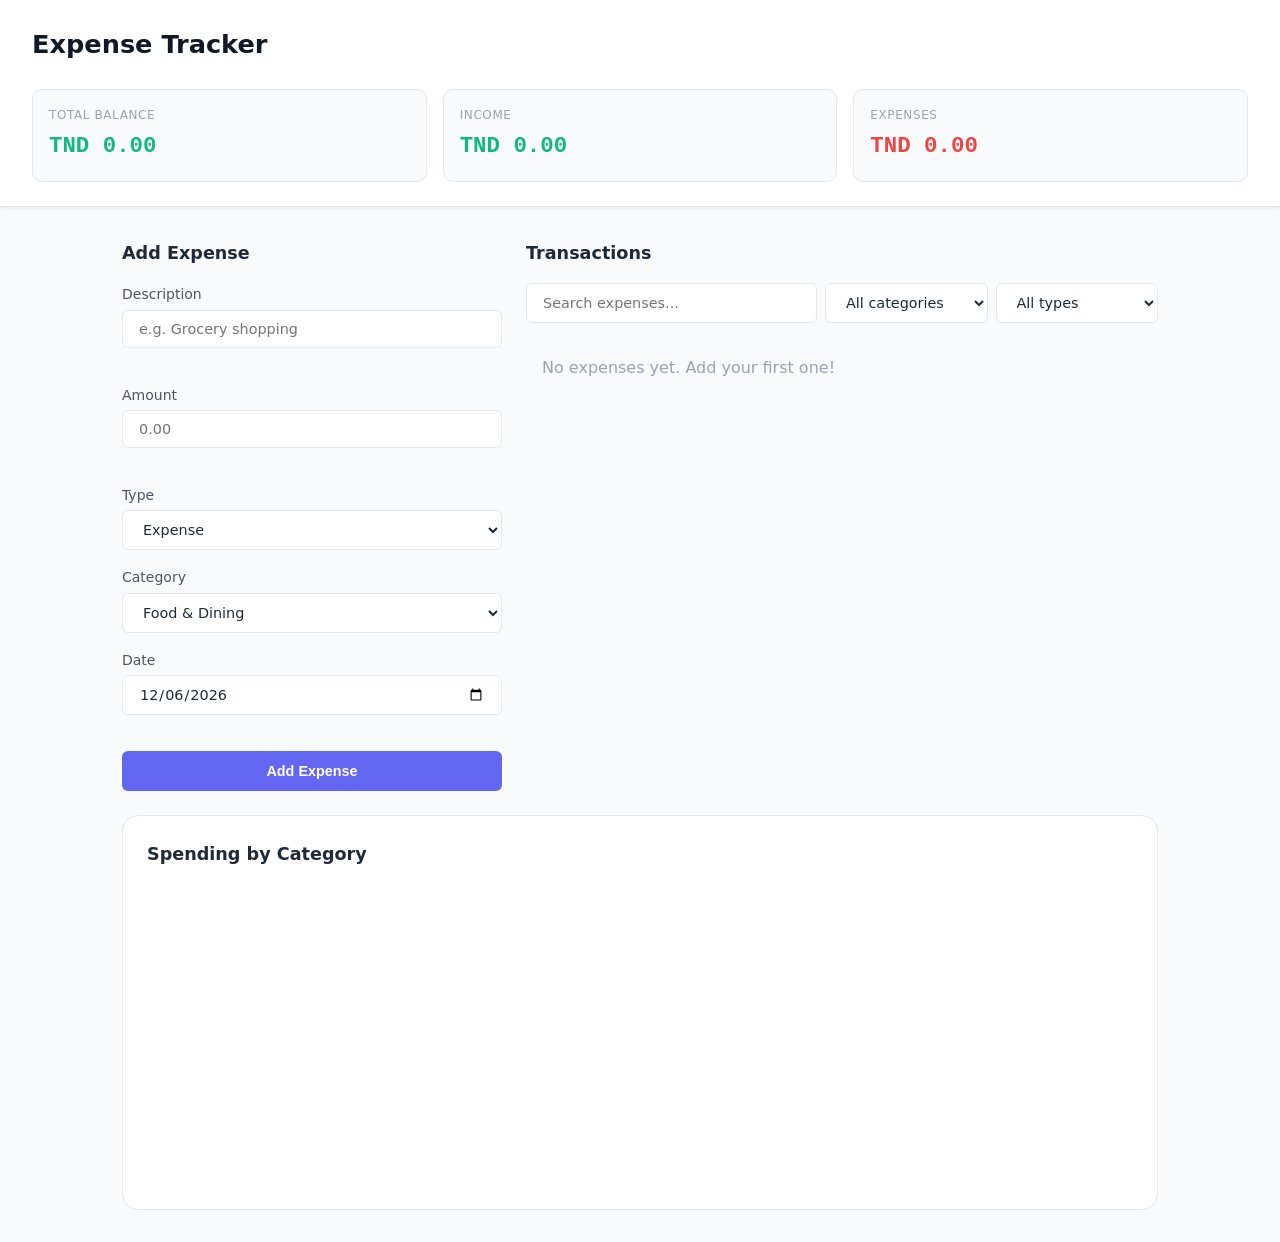
==== index.html @ 31e20634 "Expense_Tracker" ====
<!DOCTYPE html>
<!--
  ============================================================
  STAGE 1 — HTML STRUCTURE
  ============================================================
  Goal: Build the skeleton of the Expense Tracker.
  No styling. No JavaScript. Just structure.

  What you will learn:
  - Semantic HTML tags (header, main, section, form, ul)
  - Form inputs: text, number, select, date
  - How to link CSS and JS files
  - Why structure comes before style

  HOW TO USE THIS FILE:
  Open it in your browser. It will look plain — that is correct.
  Read every comment before you look at the code below it.
  Then try removing a tag and see what breaks.
  ============================================================
-->
<html lang="en">

<head>
  <!-- charset tells the browser to use UTF-8 characters (handles é, £, € etc.) -->
  <meta charset="UTF-8">

  <!-- viewport makes the page work correctly on mobile screens -->
  <meta name="viewport" content="width=device-width, initial-scale=1.0">

  <!-- This is the text shown in the browser tab -->
  <title>Expense Tracker</title>

  <!--
    LINKING YOUR CSS FILE
    rel="stylesheet" tells the browser this is a CSS file.
    href is the path to the file — "style.css" means same folder.
    In Stage 2 you will create this file.
  -->
  <link rel="stylesheet" href="style.css">

  <!-- PWA -->
  <meta name="theme-color" content="#6366f1" />
  <link rel="manifest" href="manifest.json" />
  <meta name="apple-mobile-web-app-capable" content="yes" />
  <meta name="apple-mobile-web-app-status-bar-style" content="black-translucent" />
  <meta name="apple-mobile-web-app-title" content="Expenses" />
  <link rel="apple-touch-icon" href="MobileIcon.png" />
</head>

<!--
  <body> is everything the user sees.
  We use semantic tags — tags that describe WHAT the content is,
  not just how it looks. This helps browsers, search engines,
  and screen readers understand your page.
-->
<body>

  <!-- ============================================================
    HEADER
    <header> = the top section of the page.
    Contains the app title and the summary totals bar.
  ============================================================ -->
  <header>
    <h1>Expense Tracker</h1>

    <!--
      Summary bar: shows three totals side by side.
      We use a <div> here because this is a layout container,
      not a meaningful content section.
      The id="summary" will let JavaScript find this element later.
    -->
    <div id="summary">

      <!-- Each total is wrapped in its own div for styling later -->
      <div class="summary-card">
        <span class="summary-label">Total Balance</span>
        <!-- id="balance" — JavaScript will update this text -->
        <span class="summary-amount" id="balance">$0.00</span>
      </div>

      <div class="summary-card">
        <span class="summary-label">Income</span>
        <span class="summary-amount income" id="total-income">$0.00</span>
      </div>

      <div class="summary-card">
        <span class="summary-label">Expenses</span>
        <span class="summary-amount expense" id="total-expenses">$0.00</span>
      </div>

    </div><!-- end #summary -->
  </header>


  <!-- ============================================================
    MAIN CONTENT
    <main> wraps the primary content of the page.
    A page should only have ONE <main> element.
  ============================================================ -->
  <main>

    <!-- ============================================================
      LEFT COLUMN — ADD EXPENSE FORM
      <section> is a thematic grouping of content.
      aria-label helps screen readers understand what this section is.
    ============================================================ -->
    <section aria-label="Add expense">

      <h2>Add Expense</h2>

      <!--
        <form> wraps all inputs that belong together.
        id="expense-form" — JavaScript will listen for this form's submit event.
        novalidate — we will write our own validation in JavaScript (Stage 3).
      -->
      <form id="expense-form" novalidate>

        <!--
          BEST PRACTICE: always wrap an input with a <label>.
          for="description" connects the label to the input with id="description".
          This means clicking the label text focuses the input — better UX.
        -->
        <div class="form-group">
          <label for="description">Description</label>
          <input
            type="text"
            id="description"
            name="description"
            placeholder="e.g. Grocery shopping"
          >
          <!-- This span will show a validation error message in Stage 3 -->
          <span class="error-msg" id="description-error"></span>
        </div>

        <div class="form-group">
          <label for="amount">Amount</label>
          <!--
            type="number" — only allows numbers.
            min="0.01" — blocks zero or negative values at browser level.
            step="0.01" — allows decimals like 9.99.
          -->
          <input
            type="number"
            id="amount"
            name="amount"
            placeholder="0.00"
            min="0.01"
            step="0.01"
          >
          <span class="error-msg" id="amount-error"></span>
        </div>

        <div class="form-group">
          <label for="type">Type</label>
          <!--
            <select> creates a dropdown menu.
            Each <option> is one choice.
            value="" is what JavaScript reads — not the text shown to the user.
          -->
          <select id="type" name="type">
            <option value="expense">Expense</option>
            <option value="income">Income</option>
          </select>
        </div>

        <div class="form-group">
          <label for="category">Category</label>
          <select id="category" name="category">
            <option value="food">Food & Dining</option>
            <option value="transport">Transport</option>
            <option value="housing">Housing</option>
            <option value="entertainment">Entertainment</option>
            <option value="health">Health</option>
            <option value="shopping">Shopping</option>
            <option value="salary">Salary</option>
            <option value="other">Other</option>
          </select>
        </div>

        <div class="form-group">
          <label for="date">Date</label>
          <!--
            type="date" renders a date picker in the browser.
            JavaScript will set a default value (today) in Stage 3.
          -->
          <input
            type="date"
            id="date"
            name="date"
          >
          <span class="error-msg" id="date-error"></span>
        </div>

        <!--
          type="submit" — clicking this triggers the form's submit event.
          id="submit-btn" — JavaScript will change its text during edit mode.
        -->
        <button type="submit" id="submit-btn">Add Expense</button>

        <!--
          Cancel button — only visible when editing an expense (Stage 4).
          hidden attribute makes it invisible by default.
        -->
        <button type="button" id="cancel-btn" hidden>Cancel</button>

      </form><!-- end #expense-form -->

    </section><!-- end add-expense section -->


    <!-- ============================================================
      RIGHT COLUMN — EXPENSE LIST
    ============================================================ -->
    <section aria-label="Expense list">

      <h2>Transactions</h2>

      <!-- FILTERS BAR -->
      <div id="filters">

        <!--
          type="search" is like type="text" but shows a clear (×) button.
          oninput fires as the user types — used for live search in Stage 4.
        -->
        <input
          type="search"
          id="search-input"
          placeholder="Search expenses..."
        >

        <select id="filter-category">
          <option value="all">All categories</option>
          <option value="food">Food & Dining</option>
          <option value="transport">Transport</option>
          <option value="housing">Housing</option>
          <option value="entertainment">Entertainment</option>
          <option value="health">Health</option>
          <option value="shopping">Shopping</option>
          <option value="salary">Salary</option>
          <option value="other">Other</option>
        </select>

        <select id="filter-type">
          <option value="all">All types</option>
          <option value="expense">Expenses only</option>
          <option value="income">Income only</option>
        </select>

      </div><!-- end #filters -->

      <!--
        <ul> = unordered list.
        JavaScript will inject <li> elements here in Stage 3.
        id="expense-list" is how JavaScript finds this element.
      -->
      <ul id="expense-list">
        <!--
          MINI EXAMPLE — what one expense card will look like as HTML.
          JavaScript will generate these automatically in Stage 3.
          This is just here so you can see the structure before JS is added.
          DELETE THIS <li> when you start Stage 3.
        -->
        <li class="expense-card" data-id="example">
          <div class="card-left">
            <span class="card-category-badge food">Food</span>
            <div class="card-info">
              <span class="card-description">Grocery shopping</span>
              <span class="card-date">2024-01-15</span>
            </div>
          </div>
          <div class="card-right">
            <span class="card-amount expense">-$45.00</span>
            <div class="card-actions">
              <button class="btn-edit">Edit</button>
              <button class="btn-delete">Delete</button>
            </div>
          </div>
        </li>

      </ul><!-- end #expense-list -->

      <!--
        Empty state — shown when there are no expenses.
        JavaScript will toggle its visibility.
      -->
      <div id="empty-state" hidden>
        <p>No expenses yet. Add your first one!</p>
      </div>

    </section><!-- end expense-list section -->


    <!-- ============================================================
      CHART SECTION
      The <canvas> element is where Chart.js will draw the graph (Stage 6).
      width and height are just the starting size — CSS can override them.
    ============================================================ -->
    <section aria-label="Spending chart">
      <h2>Spending by Category</h2>
      <canvas id="expense-chart" width="400" height="300"></canvas>
    </section>

  </main><!-- end <main> -->


  <!--
    LINKING YOUR JAVASCRIPT FILE
    This goes at the BOTTOM of <body>, just before </body>.
    Why? The browser reads HTML top to bottom. If we put this in <head>,
    JavaScript would run before the HTML elements exist — and fail.
    Putting it here guarantees all elements are loaded first.
  -->
  <script src="app.js"></script>

  <!-- PWA — Service Worker Registration -->
  <script>
    if ('serviceWorker' in navigator) {
      window.addEventListener('load', () => {
        navigator.serviceWorker.register('sw.js')
          .then(reg => console.log('✅ SW registered:', reg.scope))
          .catch(err => console.error('❌ SW error:', err));
      });
    }
  </script>

</body>
</html>

<!--
  ============================================================
  WHAT TO DO NEXT

  1. Open this file in your browser (drag it in, or use VS Code Live Server).
  2. Read every comment carefully — do not skip them.
  3. Try these exercises BEFORE moving to Stage 2:

     EXERCISE A: Add a new category option to both <select id="category">
     and <select id="filter-category">. Example: "Education".

     EXERCISE B: Add a new input for "Notes" (a <textarea>) below the Date field.
     Give it a label, id, and name. Does it appear in the browser?

     EXERCISE C: Open DevTools (F12) → Elements tab. Click on different
     HTML elements and watch them highlight on the page.
     This is how you inspect real websites too.

  4. When you are comfortable, create style.css and move to Stage 2.
  ============================================================
-->
---- style.css ----
/*
  ============================================================
  STAGE 2 — CSS LAYOUT & VISUAL DESIGN
  ============================================================
  Goal: Make the HTML from Stage 1 look like a real app.

  What you will learn:
  - CSS custom properties (variables)
  - The Box Model (margin, padding, border)
  - Flexbox — for rows and alignment
  - CSS Grid — for the two-column layout
  - Media queries — for mobile screens
  - Transitions — smooth hover effects
  - Selectors — how to target exactly the right element

  HOW TO USE THIS FILE:
  Read every comment block before the code it describes.
  Try changing values and watching what happens in the browser.
  All "TRY THIS" notes are small experiments for you to do.
  ============================================================
*/


/* ============================================================
  1. CSS CUSTOM PROPERTIES (Variables)
  ============================================================
  BEFORE (without variables):
    color: #2563eb;           <- you type this color 20 times
    border-color: #2563eb;    <- if you want to change it, you change 20 lines

  AFTER (with variables):
    color: var(--primary);    <- you type the variable name
    border-color: var(--primary);
    To change the color everywhere: edit ONE line inside :root {}

  :root means "the very top of the HTML document".
  Variables defined here are available EVERYWHERE in your CSS.
  Variable names must start with --
============================================================ */

:root {
  /* Brand colors */
  --primary:        #6366f1;   /* indigo — buttons, accents */
  --primary-dark:   #4f46e5;   /* darker indigo — hover state */
  --primary-light:  #e0e7ff;   /* very light indigo — backgrounds */

  /* Semantic colors — named by MEANING, not appearance */
  --income-color:   #10b981;   /* green  — income amounts */
  --expense-color:  #ef4444;   /* red    — expense amounts */
  --warning-color:  #f59e0b;   /* amber  — warnings */

  /* Neutral grays — used for text, borders, backgrounds */
  --gray-50:  #f9fafb;   /* almost white */
  --gray-100: #f3f4f6;
  --gray-200: #e5e7eb;   /* light borders */
  --gray-400: #9ca3af;   /* placeholder text */
  --gray-600: #4b5563;   /* secondary text */
  --gray-800: #1f2937;   /* primary text */
  --gray-900: #111827;   /* headings */

  /* Spacing — consistent sizes used throughout */
  --space-xs:  4px;
  --space-sm:  8px;
  --space-md:  16px;
  --space-lg:  24px;
  --space-xl:  32px;

  /* Border radius — how round corners are */
  --radius-sm: 6px;
  --radius-md: 10px;
  --radius-lg: 16px;

  /* Shadows */
  --shadow-sm: 0 1px 3px rgba(0,0,0,0.08);
  --shadow-md: 0 4px 12px rgba(0,0,0,0.10);

  /* Typography */
  --font-main: 'Segoe UI', system-ui, -apple-system, sans-serif;
  --font-mono: 'Courier New', monospace; /* for amounts */
}

/*
  TRY THIS: Change --primary to #e11d48 (red) and save.
  Every button and accent will turn red instantly.
  Then change it back to #6366f1.
*/


/* ============================================================
  2. CSS RESET & BASE STYLES
  ============================================================
  Browsers have their own default styles that differ between them.
  A "reset" removes those defaults so we start with a clean slate.
============================================================ */

/* The * selector means "select every single element" */
*, *::before, *::after {
  /*
    box-sizing: border-box — VERY IMPORTANT.

    BEFORE (default, content-box):
      width: 200px + padding: 20px = actual width: 240px  ← confusing!

    AFTER (border-box):
      width: 200px + padding: 20px = actual width: 200px  ← predictable!

    With border-box, the width you set IS the total width.
    Padding and border are counted INSIDE the width, not added on top.
  */
  box-sizing: border-box;
  margin: 0;    /* remove default margins from all elements */
  padding: 0;   /* remove default padding from all elements */
}

body {
  font-family: var(--font-main);
  font-size: 16px;
  color: var(--gray-800);
  background-color: var(--gray-50);
  line-height: 1.6; /* space between lines of text */
  min-height: 100vh; /* fill at least the full screen height */
}

h1 { font-size: 1.6rem; font-weight: 700; color: var(--gray-900); }
h2 { font-size: 1.1rem; font-weight: 600; color: var(--gray-800); margin-bottom: var(--space-md); }


/* ============================================================
  3. HEADER
  ============================================================
  MINI EXAMPLE — Flexbox direction:

  display: flex; flex-direction: row;    → items side by side →
  display: flex; flex-direction: column; → items stacked ↓

  justify-content controls position on the MAIN axis
  align-items    controls position on the CROSS axis

  If flex-direction: row:
    justify-content → left/right
    align-items     → up/down

  If flex-direction: column:
    justify-content → up/down
    align-items     → left/right
============================================================ */

header {
  background: white;
  padding: var(--space-lg) var(--space-xl);
  box-shadow: var(--shadow-sm);
  border-bottom: 1px solid var(--gray-200);

  /* Stack h1 and the summary bar vertically */
  display: flex;
  flex-direction: column;
  gap: var(--space-lg); /* space between h1 and summary bar */
}

/* The summary bar: 3 cards in a row */
#summary {
  display: flex;
  gap: var(--space-md);
  flex-wrap: wrap; /* if screen is too narrow, wrap to next line */
}

.summary-card {
  flex: 1;           /* each card takes equal space */
  min-width: 120px;  /* never shrink below this */
  background: var(--gray-50);
  border: 1px solid var(--gray-200);
  border-radius: var(--radius-md);
  padding: var(--space-md);

  /* Stack label above amount */
  display: flex;
  flex-direction: column;
  gap: var(--space-xs);
}

.summary-label {
  font-size: 0.75rem;
  text-transform: uppercase;
  letter-spacing: 0.05em;
  color: var(--gray-400);
  font-weight: 500;
}

.summary-amount {
  font-size: 1.4rem;
  font-weight: 700;
  font-family: var(--font-mono);
  color: var(--gray-900);
}

/* Color the income and expense amounts differently */
.summary-amount.income  { color: var(--income-color); }
.summary-amount.expense { color: var(--expense-color); }

/*
  TRY THIS: Change flex: 1 on .summary-card to flex: 0 0 200px
  and watch what happens. The cards become fixed-width instead of stretchy.
  Then change it back.
*/


/* ============================================================
  4. MAIN LAYOUT — CSS GRID (two columns)
  ============================================================
  MINI EXAMPLE — CSS Grid vs Flexbox:

  Use FLEXBOX when you have ONE row or ONE column of items.
  → navigation bar, button group, a single card's internals

  Use CSS GRID when you have ROWS AND COLUMNS together.
  → page layout, card grids, dashboard panels

  grid-template-columns: 380px 1fr
  This creates 2 columns:
    - Column 1: exactly 380px wide (the form)
    - Column 2: 1fr = "all remaining space" (the list)

  grid-template-areas gives names to zones, like a blueprint:
  "form  list"
  "chart chart"

  Then you assign elements to zones with grid-area.
============================================================ */

main {
  display: grid;

  grid-template-columns: 380px 1fr;
  grid-template-rows: auto auto;

  grid-template-areas:
    "form  list"
    "chart chart";

  gap: var(--space-lg);
  padding: var(--space-xl);
  max-width: 1100px;
  margin: 0 auto; /* center the layout on wide screens */
}

/* Assign each <section> to a grid area by name */
main section:nth-child(1) { grid-area: form;  }
main section:nth-child(2) { grid-area: list;  }
main section:nth-child(3) { grid-area: chart; }

/*
  TRY THIS: Change grid-template-columns to 1fr 1fr
  Both columns become equal width. See the difference?
*/


/* ============================================================
  5. THE FORM
============================================================ */

#expense-form {
  display: flex;
  flex-direction: column;
  gap: var(--space-md);
}

/* Each label + input pair */
.form-group {
  display: flex;
  flex-direction: column;
  gap: var(--space-xs);
}

.form-group label {
  font-size: 0.875rem;
  font-weight: 500;
  color: var(--gray-600);
}

/*
  This selector targets:
  input[type="text"]   — description input
  input[type="number"] — amount input
  input[type="date"]   — date input
  select               — all dropdowns
  We use a comma to apply the same styles to all of them.
*/
input[type="text"],
input[type="number"],
input[type="date"],
input[type="search"],
select {
  padding: 10px var(--space-md);
  border: 1.5px solid var(--gray-200);
  border-radius: var(--radius-sm);
  font-size: 0.9rem;
  font-family: var(--font-main);
  color: var(--gray-800);
  background: white;
  width: 100%;

  /*
    transition makes border-color animate smoothly when it changes.
    "border-color 0.2s ease" means:
    - animate the border-color property
    - take 0.2 seconds
    - use an "ease" timing (fast start, slow end)
  */
  transition: border-color 0.2s ease, box-shadow 0.2s ease;
}

/*
  :focus is a CSS pseudo-class — it targets the element the user is
  currently typing in. The outline: none removes the browser's default
  ugly blue outline so we can replace it with our own nicer one.
*/
input[type="text"]:focus,
input[type="number"]:focus,
input[type="date"]:focus,
input[type="search"]:focus,
select:focus {
  outline: none;
  border-color: var(--primary);
  box-shadow: 0 0 0 3px rgba(99, 102, 241, 0.15);
}

/* Error state — JavaScript will add this class to invalid inputs */
input.error {
  border-color: var(--expense-color);
}

.error-msg {
  font-size: 0.75rem;
  color: var(--expense-color);
  min-height: 16px; /* reserve space so layout doesn't jump */
}

/* Buttons */
#submit-btn {
  padding: 12px;
  background: var(--primary);
  color: white;
  border: none;
  border-radius: var(--radius-sm);
  font-size: 0.9rem;
  font-weight: 600;
  cursor: pointer;
  transition: background 0.2s ease, transform 0.1s ease;
}

#submit-btn:hover {
  background: var(--primary-dark);
}

/* :active = while the button is being pressed */
#submit-btn:active {
  transform: scale(0.98); /* slight press-down effect */
}

#cancel-btn {
  padding: 10px;
  background: transparent;
  color: var(--gray-600);
  border: 1.5px solid var(--gray-200);
  border-radius: var(--radius-sm);
  font-size: 0.9rem;
  cursor: pointer;
  transition: background 0.2s ease;
}

#cancel-btn:hover {
  background: var(--gray-100);
}


/* ============================================================
  6. FILTERS BAR
============================================================ */

#filters {
  display: flex;
  gap: var(--space-sm);
  margin-bottom: var(--space-md);
  flex-wrap: wrap;
}

/* The search input should take up more space than the dropdowns */
#search-input { flex: 2; min-width: 140px; }
#filter-category,
#filter-type    { flex: 1; min-width: 120px; }


/* ============================================================
  7. EXPENSE LIST & CARDS
  ============================================================
  BEFORE & AFTER EXAMPLE — removing list styling:

  BEFORE (default browser style for <ul> <li>):
  • Grocery shopping      $45.00
  • Coffee                $3.50

  AFTER (our custom style):
  ┌────────────────────────────┐
  │ 🟢 Food   Grocery shopping │  -$45.00  [Edit] [Delete]
  └────────────────────────────┘
============================================================ */

#expense-list {
  list-style: none; /* removes the bullet points from <li> */
  display: flex;
  flex-direction: column;
  gap: var(--space-sm);
  max-height: 520px;
  overflow-y: auto; /* scroll when list is long */
  padding-right: var(--space-xs); /* space for scrollbar */
}

.expense-card {
  background: white;
  border: 1px solid var(--gray-200);
  border-radius: var(--radius-md);
  padding: var(--space-md);

  /* Put left content and right content on opposite ends */
  display: flex;
  align-items: center;
  justify-content: space-between;
  gap: var(--space-md);

  /* Animate new cards appearing (JavaScript adds .new-card class) */
  animation: slideIn 0.25s ease;
}

@keyframes slideIn {
  from {
    opacity: 0;
    transform: translateY(-8px); /* start 8px above */
  }
  to {
    opacity: 1;
    transform: translateY(0);    /* end at normal position */
  }
}

.expense-card:hover {
  border-color: var(--gray-400);
  box-shadow: var(--shadow-sm);
}

/* Left side of the card: badge + description + date */
.card-left {
  display: flex;
  align-items: center;
  gap: var(--space-sm);
  min-width: 0; /* allows text to truncate with overflow: hidden */
}

.card-info {
  display: flex;
  flex-direction: column;
  gap: 2px;
  min-width: 0;
}

.card-description {
  font-size: 0.9rem;
  font-weight: 500;
  color: var(--gray-800);
  /* Truncate long descriptions with "..." */
  white-space: nowrap;
  overflow: hidden;
  text-overflow: ellipsis;
  max-width: 200px;
}

.card-date {
  font-size: 0.75rem;
  color: var(--gray-400);
}

/* Right side: amount + action buttons */
.card-right {
  display: flex;
  align-items: center;
  gap: var(--space-sm);
  flex-shrink: 0; /* never let the right side compress */
}

.card-amount {
  font-family: var(--font-mono);
  font-size: 0.95rem;
  font-weight: 700;
  min-width: 80px;
  text-align: right;
}

.card-amount.income  { color: var(--income-color); }
.card-amount.expense { color: var(--expense-color); }

.card-actions {
  display: flex;
  gap: var(--space-xs);
}

.btn-edit,
.btn-delete {
  padding: 4px 10px;
  font-size: 0.75rem;
  border-radius: var(--radius-sm);
  cursor: pointer;
  transition: background 0.15s ease;
  border: 1px solid;
}

.btn-edit {
  background: var(--primary-light);
  color: var(--primary-dark);
  border-color: var(--primary-light);
}

.btn-edit:hover {
  background: #c7d2fe;
}

.btn-delete {
  background: #fee2e2;
  color: #991b1b;
  border-color: #fee2e2;
}

.btn-delete:hover {
  background: #fecaca;
}


/* ============================================================
  8. CATEGORY BADGES
  ============================================================
  Each category gets its own color.
  We use data attributes: data-category="food" → .badge-food

  The JavaScript sets the category as a class on each badge.
============================================================ */

.card-category-badge {
  display: inline-block;
  padding: 3px 8px;
  border-radius: 999px; /* fully round = pill shape */
  font-size: 0.7rem;
  font-weight: 600;
  text-transform: uppercase;
  letter-spacing: 0.04em;
  flex-shrink: 0;
}

/* Each category: background + text color */
.badge-food          { background: #fef9c3; color: #854d0e; }
.badge-transport     { background: #dbeafe; color: #1e40af; }
.badge-housing       { background: #dcfce7; color: #166534; }
.badge-entertainment { background: #f3e8ff; color: #6b21a8; }
.badge-health        { background: #fee2e2; color: #991b1b; }
.badge-shopping      { background: #fce7f3; color: #9d174d; }
.badge-salary        { background: #d1fae5; color: #065f46; }
.badge-other         { background: var(--gray-100); color: var(--gray-600); }


/* ============================================================
  9. EMPTY STATE
============================================================ */

#empty-state {
  text-align: center;
  padding: var(--space-xl);
  color: var(--gray-400);
  font-size: 0.9rem;
}


/* ============================================================
  10. CHART SECTION
============================================================ */

main section:nth-child(3) {
  background: white;
  border: 1px solid var(--gray-200);
  border-radius: var(--radius-lg);
  padding: var(--space-lg);
}

#expense-chart {
  max-width: 400px;
  margin: 0 auto;
  display: block;
}


/* ============================================================
  11. MEDIA QUERIES — MOBILE RESPONSIVE
  ============================================================
  BEFORE (on a 375px phone screen, without media queries):
  → Two columns that are too narrow to read. Broken layout.

  AFTER (with @media):
  → Single column that fills the screen. Everything stacks.

  @media (max-width: 640px) means:
  "Apply these styles ONLY when the screen is 640px wide or narrower."
  On wider screens, these styles are completely ignored.
============================================================ */

@media (max-width: 640px) {

  /* Switch from 2-column grid to single column */
  main {
    grid-template-columns: 1fr;
    grid-template-areas:
      "form"
      "list"
      "chart";
    padding: var(--space-md);
  }

  /* Summary cards: 1 per row on very small screens */
  #summary {
    flex-direction: column;
  }

  /* Shorten description on small screens */
  .card-description {
    max-width: 120px;
  }
}

@media (max-width: 480px) {
  /* Hide dates on very small screens to save space */
  .card-date { display: none; }

  /* Stack amount and buttons vertically */
  .card-right {
    flex-direction: column;
    align-items: flex-end;
  }
}

/*
  TRY THIS: Open DevTools (F12) → click the phone icon (Toggle Device Toolbar).
  Change the width to 375px. See how the layout changes.
  Then remove the @media block and see what breaks.
*/


/*
  ============================================================
  WHAT TO DO NEXT

  EXERCISE A: Change the --primary color variable to a new color.
  Notice how every button and accent changes at once.

  EXERCISE B: Find .expense-card and change the border-radius
  to 0. The cards become square. Then try 50px — very round.

  EXERCISE C: Add a new category badge for "education":
  .badge-education { background: #e0f2fe; color: #0c4a6e; }
  Then add "education" as an <option> in the HTML select elements.

  EXERCISE D: Open DevTools, select an element, and look at the
  "Computed" tab. This shows you exactly which CSS rules are active
  and where they come from. This is the #1 tool for debugging CSS.

  When you are comfortable, create app.js and move to Stage 3.
  ============================================================
*/
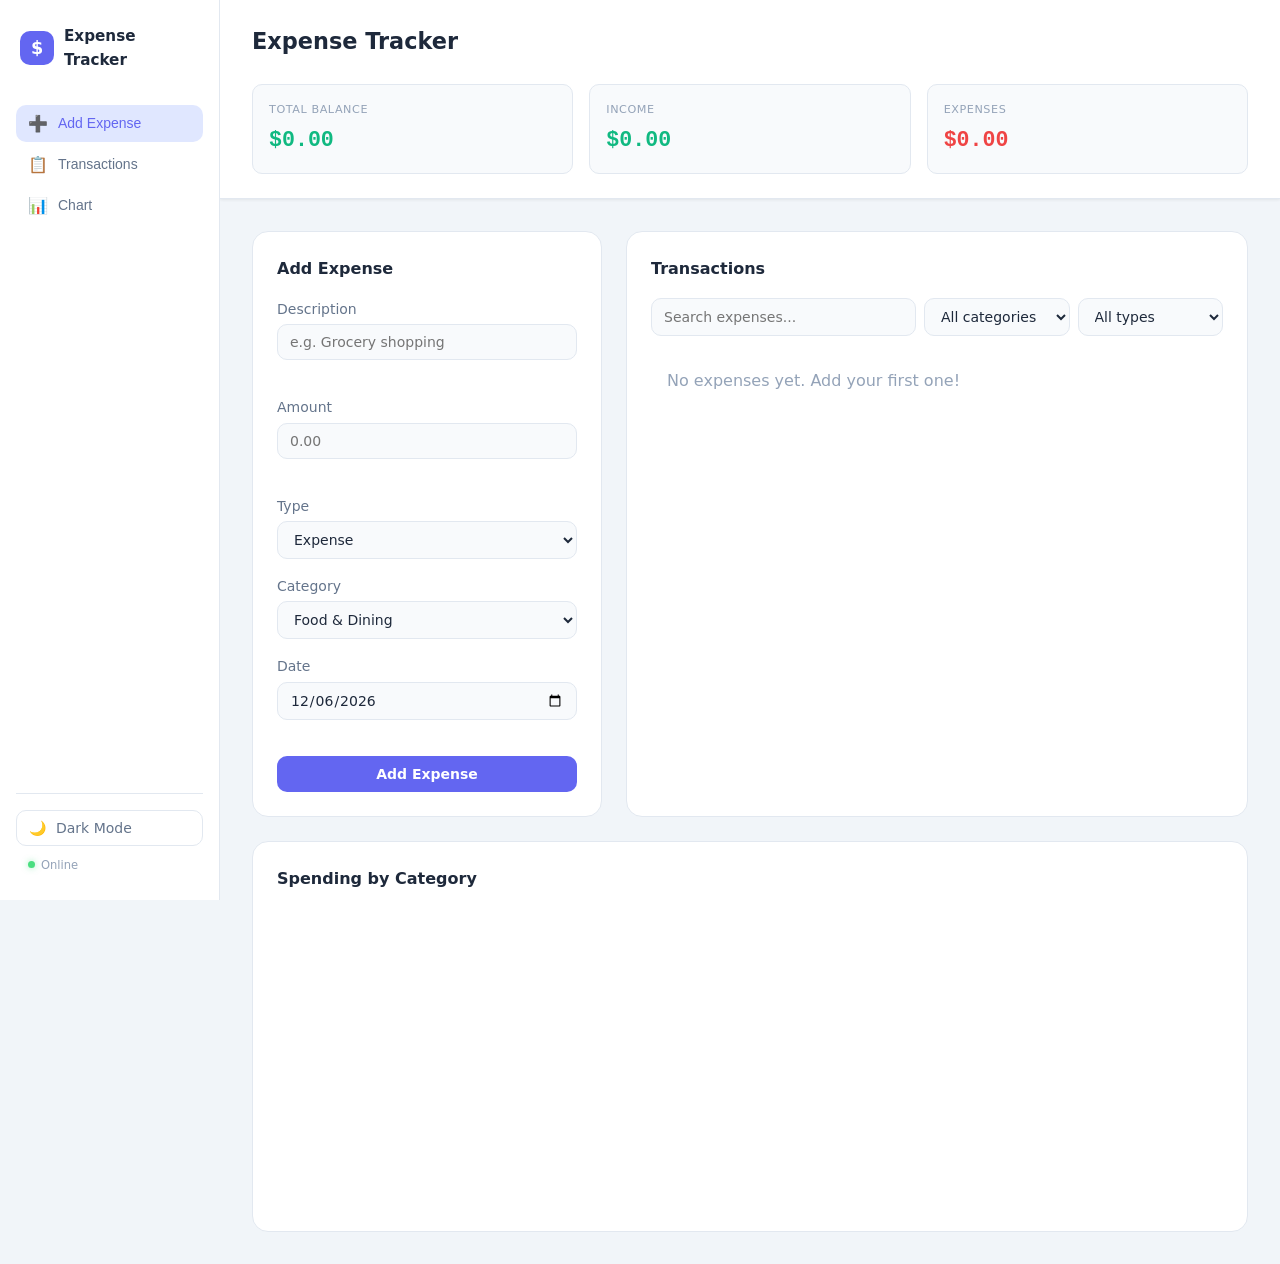
==== commit bf70514f: "Expense Tracker" ====
--- a/index.html
+++ b/index.html
@@ -1,41 +1,10 @@
 <!DOCTYPE html>
-<!--
-  ============================================================
-  STAGE 1 — HTML STRUCTURE
-  ============================================================
-  Goal: Build the skeleton of the Expense Tracker.
-  No styling. No JavaScript. Just structure.
-
-  What you will learn:
-  - Semantic HTML tags (header, main, section, form, ul)
-  - Form inputs: text, number, select, date
-  - How to link CSS and JS files
-  - Why structure comes before style
-
-  HOW TO USE THIS FILE:
-  Open it in your browser. It will look plain — that is correct.
-  Read every comment before you look at the code below it.
-  Then try removing a tag and see what breaks.
-  ============================================================
--->
 <html lang="en">
 
 <head>
-  <!-- charset tells the browser to use UTF-8 characters (handles é, £, € etc.) -->
   <meta charset="UTF-8">
-
-  <!-- viewport makes the page work correctly on mobile screens -->
   <meta name="viewport" content="width=device-width, initial-scale=1.0">
-
-  <!-- This is the text shown in the browser tab -->
   <title>Expense Tracker</title>
-
-  <!--
-    LINKING YOUR CSS FILE
-    rel="stylesheet" tells the browser this is a CSS file.
-    href is the path to the file — "style.css" means same folder.
-    In Stage 2 you will create this file.
-  -->
   <link rel="stylesheet" href="style.css">
 
   <!-- PWA -->
@@ -47,272 +16,200 @@
   <link rel="apple-touch-icon" href="MobileIcon.png" />
 </head>
 
-<!--
-  <body> is everything the user sees.
-  We use semantic tags — tags that describe WHAT the content is,
-  not just how it looks. This helps browsers, search engines,
-  and screen readers understand your page.
--->
 <body>
 
-  <!-- ============================================================
-    HEADER
-    <header> = the top section of the page.
-    Contains the app title and the summary totals bar.
-  ============================================================ -->
-  <header>
-    <h1>Expense Tracker</h1>
-
-    <!--
-      Summary bar: shows three totals side by side.
-      We use a <div> here because this is a layout container,
-      not a meaningful content section.
-      The id="summary" will let JavaScript find this element later.
-    -->
-    <div id="summary">
-
-      <!-- Each total is wrapped in its own div for styling later -->
-      <div class="summary-card">
-        <span class="summary-label">Total Balance</span>
-        <!-- id="balance" — JavaScript will update this text -->
-        <span class="summary-amount" id="balance">$0.00</span>
+  <!-- =====================================================
+    APP SHELL — wraps sidebar + main content
+  ===================================================== -->
+  <div class="app-shell">
+
+    <!-- =====================================================
+      SIDEBAR (visible on desktop)
+    ===================================================== -->
+    <aside class="sidebar">
+      <div class="sidebar-brand">
+        <div class="sidebar-brand-icon">$</div>
+        <span class="sidebar-brand-name">Expense Tracker</span>
       </div>
 
-      <div class="summary-card">
-        <span class="summary-label">Income</span>
-        <span class="summary-amount income" id="total-income">$0.00</span>
+      <nav class="sidebar-nav">
+        <button class="sidebar-nav-item active" data-section="form">
+          <span class="sidebar-nav-icon">➕</span> Add Expense
+        </button>
+        <button class="sidebar-nav-item" data-section="list">
+          <span class="sidebar-nav-icon">📋</span> Transactions
+        </button>
+        <button class="sidebar-nav-item" data-section="chart">
+          <span class="sidebar-nav-icon">📊</span> Chart
+        </button>
+      </nav>
+
+      <div class="sidebar-footer">
+        <!-- Dark mode toggle -->
+        <button class="dark-toggle" id="dark-toggle-sidebar">
+          <span id="dark-icon-sidebar">🌙</span>
+          <span id="dark-label-sidebar">Dark Mode</span>
+        </button>
+        <!-- Online / Offline status -->
+        <div class="offline-badge">
+          <span class="status-dot online" id="status-dot"></span>
+          <span id="status-text">Online</span>
+        </div>
       </div>
-
-      <div class="summary-card">
-        <span class="summary-label">Expenses</span>
-        <span class="summary-amount expense" id="total-expenses">$0.00</span>
-      </div>
-
-    </div><!-- end #summary -->
-  </header>
-
-
-  <!-- ============================================================
-    MAIN CONTENT
-    <main> wraps the primary content of the page.
-    A page should only have ONE <main> element.
-  ============================================================ -->
-  <main>
-
-    <!-- ============================================================
-      LEFT COLUMN — ADD EXPENSE FORM
-      <section> is a thematic grouping of content.
-      aria-label helps screen readers understand what this section is.
-    ============================================================ -->
-    <section aria-label="Add expense">
-
-      <h2>Add Expense</h2>
-
-      <!--
-        <form> wraps all inputs that belong together.
-        id="expense-form" — JavaScript will listen for this form's submit event.
-        novalidate — we will write our own validation in JavaScript (Stage 3).
-      -->
-      <form id="expense-form" novalidate>
-
-        <!--
-          BEST PRACTICE: always wrap an input with a <label>.
-          for="description" connects the label to the input with id="description".
-          This means clicking the label text focuses the input — better UX.
-        -->
-        <div class="form-group">
-          <label for="description">Description</label>
-          <input
-            type="text"
-            id="description"
-            name="description"
-            placeholder="e.g. Grocery shopping"
-          >
-          <!-- This span will show a validation error message in Stage 3 -->
-          <span class="error-msg" id="description-error"></span>
+    </aside>
+
+    <!-- =====================================================
+      MAIN WRAPPER
+    ===================================================== -->
+    <div class="main-wrapper">
+
+      <!-- HEADER -->
+      <header>
+        <div class="header-top">
+          <h1>Expense Tracker</h1>
+          <!-- Dark mode toggle (mobile only) -->
+          <button class="header-dark-toggle" id="dark-toggle-mobile">
+            <span id="dark-icon-mobile">🌙</span>
+            <span id="dark-label-mobile">Dark</span>
+          </button>
         </div>
 
-        <div class="form-group">
-          <label for="amount">Amount</label>
-          <!--
-            type="number" — only allows numbers.
-            min="0.01" — blocks zero or negative values at browser level.
-            step="0.01" — allows decimals like 9.99.
-          -->
-          <input
-            type="number"
-            id="amount"
-            name="amount"
-            placeholder="0.00"
-            min="0.01"
-            step="0.01"
-          >
-          <span class="error-msg" id="amount-error"></span>
+        <!-- Summary bar -->
+        <div id="summary">
+          <div class="summary-card">
+            <span class="summary-label">Total Balance</span>
+            <span class="summary-amount" id="balance">$0.00</span>
+          </div>
+          <div class="summary-card">
+            <span class="summary-label">Income</span>
+            <span class="summary-amount income" id="total-income">$0.00</span>
+          </div>
+          <div class="summary-card">
+            <span class="summary-label">Expenses</span>
+            <span class="summary-amount expense" id="total-expenses">$0.00</span>
+          </div>
         </div>
-
-        <div class="form-group">
-          <label for="type">Type</label>
-          <!--
-            <select> creates a dropdown menu.
-            Each <option> is one choice.
-            value="" is what JavaScript reads — not the text shown to the user.
-          -->
-          <select id="type" name="type">
-            <option value="expense">Expense</option>
-            <option value="income">Income</option>
-          </select>
-        </div>
-
-        <div class="form-group">
-          <label for="category">Category</label>
-          <select id="category" name="category">
-            <option value="food">Food & Dining</option>
-            <option value="transport">Transport</option>
-            <option value="housing">Housing</option>
-            <option value="entertainment">Entertainment</option>
-            <option value="health">Health</option>
-            <option value="shopping">Shopping</option>
-            <option value="salary">Salary</option>
-            <option value="other">Other</option>
-          </select>
-        </div>
-
-        <div class="form-group">
-          <label for="date">Date</label>
-          <!--
-            type="date" renders a date picker in the browser.
-            JavaScript will set a default value (today) in Stage 3.
-          -->
-          <input
-            type="date"
-            id="date"
-            name="date"
-          >
-          <span class="error-msg" id="date-error"></span>
-        </div>
-
-        <!--
-          type="submit" — clicking this triggers the form's submit event.
-          id="submit-btn" — JavaScript will change its text during edit mode.
-        -->
-        <button type="submit" id="submit-btn">Add Expense</button>
-
-        <!--
-          Cancel button — only visible when editing an expense (Stage 4).
-          hidden attribute makes it invisible by default.
-        -->
-        <button type="button" id="cancel-btn" hidden>Cancel</button>
-
-      </form><!-- end #expense-form -->
-
-    </section><!-- end add-expense section -->
-
-
-    <!-- ============================================================
-      RIGHT COLUMN — EXPENSE LIST
-    ============================================================ -->
-    <section aria-label="Expense list">
-
-      <h2>Transactions</h2>
-
-      <!-- FILTERS BAR -->
-      <div id="filters">
-
-        <!--
-          type="search" is like type="text" but shows a clear (×) button.
-          oninput fires as the user types — used for live search in Stage 4.
-        -->
-        <input
-          type="search"
-          id="search-input"
-          placeholder="Search expenses..."
-        >
-
-        <select id="filter-category">
-          <option value="all">All categories</option>
-          <option value="food">Food & Dining</option>
-          <option value="transport">Transport</option>
-          <option value="housing">Housing</option>
-          <option value="entertainment">Entertainment</option>
-          <option value="health">Health</option>
-          <option value="shopping">Shopping</option>
-          <option value="salary">Salary</option>
-          <option value="other">Other</option>
-        </select>
-
-        <select id="filter-type">
-          <option value="all">All types</option>
-          <option value="expense">Expenses only</option>
-          <option value="income">Income only</option>
-        </select>
-
-      </div><!-- end #filters -->
-
-      <!--
-        <ul> = unordered list.
-        JavaScript will inject <li> elements here in Stage 3.
-        id="expense-list" is how JavaScript finds this element.
-      -->
-      <ul id="expense-list">
-        <!--
-          MINI EXAMPLE — what one expense card will look like as HTML.
-          JavaScript will generate these automatically in Stage 3.
-          This is just here so you can see the structure before JS is added.
-          DELETE THIS <li> when you start Stage 3.
-        -->
-        <li class="expense-card" data-id="example">
-          <div class="card-left">
-            <span class="card-category-badge food">Food</span>
-            <div class="card-info">
-              <span class="card-description">Grocery shopping</span>
-              <span class="card-date">2024-01-15</span>
-            </div>
-          </div>
-          <div class="card-right">
-            <span class="card-amount expense">-$45.00</span>
-            <div class="card-actions">
-              <button class="btn-edit">Edit</button>
-              <button class="btn-delete">Delete</button>
-            </div>
-          </div>
-        </li>
-
-      </ul><!-- end #expense-list -->
-
-      <!--
-        Empty state — shown when there are no expenses.
-        JavaScript will toggle its visibility.
-      -->
-      <div id="empty-state" hidden>
-        <p>No expenses yet. Add your first one!</p>
-      </div>
-
-    </section><!-- end expense-list section -->
-
-
-    <!-- ============================================================
-      CHART SECTION
-      The <canvas> element is where Chart.js will draw the graph (Stage 6).
-      width and height are just the starting size — CSS can override them.
-    ============================================================ -->
-    <section aria-label="Spending chart">
-      <h2>Spending by Category</h2>
-      <canvas id="expense-chart" width="400" height="300"></canvas>
-    </section>
-
-  </main><!-- end <main> -->
-
-
-  <!--
-    LINKING YOUR JAVASCRIPT FILE
-    This goes at the BOTTOM of <body>, just before </body>.
-    Why? The browser reads HTML top to bottom. If we put this in <head>,
-    JavaScript would run before the HTML elements exist — and fail.
-    Putting it here guarantees all elements are loaded first.
-  -->
+      </header>
+
+      <!-- MAIN CONTENT -->
+      <main>
+
+        <!-- FORM SECTION -->
+        <section aria-label="Add expense">
+          <h2>Add Expense</h2>
+          <form id="expense-form" novalidate>
+
+            <div class="form-group">
+              <label for="description">Description</label>
+              <input type="text" id="description" name="description" placeholder="e.g. Grocery shopping">
+              <span class="error-msg" id="description-error"></span>
+            </div>
+
+            <div class="form-group">
+              <label for="amount">Amount</label>
+              <input type="number" id="amount" name="amount" placeholder="0.00" min="0.01" step="0.01">
+              <span class="error-msg" id="amount-error"></span>
+            </div>
+
+            <div class="form-group">
+              <label for="type">Type</label>
+              <select id="type" name="type">
+                <option value="expense">Expense</option>
+                <option value="income">Income</option>
+              </select>
+            </div>
+
+            <div class="form-group">
+              <label for="category">Category</label>
+              <select id="category" name="category">
+                <option value="food">Food & Dining</option>
+                <option value="transport">Transport</option>
+                <option value="housing">Housing</option>
+                <option value="entertainment">Entertainment</option>
+                <option value="health">Health</option>
+                <option value="shopping">Shopping</option>
+                <option value="salary">Salary</option>
+                <option value="other">Other</option>
+              </select>
+            </div>
+
+            <div class="form-group">
+              <label for="date">Date</label>
+              <input type="date" id="date" name="date">
+              <span class="error-msg" id="date-error"></span>
+            </div>
+
+            <button type="submit" id="submit-btn">Add Expense</button>
+            <button type="button" id="cancel-btn" hidden>Cancel</button>
+
+          </form>
+        </section>
+
+        <!-- LIST SECTION -->
+        <section aria-label="Expense list">
+          <h2>Transactions</h2>
+
+          <div id="filters">
+            <input type="search" id="search-input" placeholder="Search expenses...">
+            <select id="filter-category">
+              <option value="all">All categories</option>
+              <option value="food">Food & Dining</option>
+              <option value="transport">Transport</option>
+              <option value="housing">Housing</option>
+              <option value="entertainment">Entertainment</option>
+              <option value="health">Health</option>
+              <option value="shopping">Shopping</option>
+              <option value="salary">Salary</option>
+              <option value="other">Other</option>
+            </select>
+            <select id="filter-type">
+              <option value="all">All types</option>
+              <option value="expense">Expenses only</option>
+              <option value="income">Income only</option>
+            </select>
+          </div>
+
+          <ul id="expense-list"></ul>
+          <div id="empty-state" hidden>
+            <p>No expenses yet. Add your first one!</p>
+          </div>
+        </section>
+
+        <!-- CHART SECTION -->
+        <section aria-label="Spending chart">
+          <h2>Spending by Category</h2>
+          <canvas id="expense-chart" width="400" height="300"></canvas>
+        </section>
+
+      </main>
+
+    </div><!-- end .main-wrapper -->
+
+  </div><!-- end .app-shell -->
+
+  <!-- MOBILE BOTTOM NAV -->
+  <nav class="mobile-bottom-nav">
+    <button class="nav-btn active" data-section="form">
+      <span class="nav-icon">➕</span>
+      Add
+    </button>
+    <button class="nav-btn" data-section="list">
+      <span class="nav-icon">📋</span>
+      Transactions
+    </button>
+    <button class="nav-btn" data-section="chart">
+      <span class="nav-icon">📊</span>
+      Chart
+    </button>
+    <button class="nav-btn" id="dark-toggle-bottom">
+      <span class="nav-icon" id="dark-icon-bottom">🌙</span>
+      Theme
+    </button>
+  </nav>
+
   <script src="app.js"></script>
 
-  <!-- PWA — Service Worker Registration -->
+  <!-- PWA Service Worker -->
   <script>
     if ('serviceWorker' in navigator) {
       window.addEventListener('load', () => {
@@ -325,25 +222,3 @@
 
 </body>
 </html>
-
-<!--
-  ============================================================
-  WHAT TO DO NEXT
-
-  1. Open this file in your browser (drag it in, or use VS Code Live Server).
-  2. Read every comment carefully — do not skip them.
-  3. Try these exercises BEFORE moving to Stage 2:
-
-     EXERCISE A: Add a new category option to both <select id="category">
-     and <select id="filter-category">. Example: "Education".
-
-     EXERCISE B: Add a new input for "Notes" (a <textarea>) below the Date field.
-     Give it a label, id, and name. Does it appear in the browser?
-
-     EXERCISE C: Open DevTools (F12) → Elements tab. Click on different
-     HTML elements and watch them highlight on the page.
-     This is how you inspect real websites too.
-
-  4. When you are comfortable, create style.css and move to Stage 2.
-  ============================================================
--->
--- a/style.css
+++ b/style.css
@@ -1,270 +1,330 @@
-/*
-  ============================================================
-  STAGE 2 — CSS LAYOUT & VISUAL DESIGN
-  ============================================================
-  Goal: Make the HTML from Stage 1 look like a real app.
-
-  What you will learn:
-  - CSS custom properties (variables)
-  - The Box Model (margin, padding, border)
-  - Flexbox — for rows and alignment
-  - CSS Grid — for the two-column layout
-  - Media queries — for mobile screens
-  - Transitions — smooth hover effects
-  - Selectors — how to target exactly the right element
-
-  HOW TO USE THIS FILE:
-  Read every comment block before the code it describes.
-  Try changing values and watching what happens in the browser.
-  All "TRY THIS" notes are small experiments for you to do.
-  ============================================================
-*/
-
-
-/* ============================================================
-  1. CSS CUSTOM PROPERTIES (Variables)
-  ============================================================
-  BEFORE (without variables):
-    color: #2563eb;           <- you type this color 20 times
-    border-color: #2563eb;    <- if you want to change it, you change 20 lines
-
-  AFTER (with variables):
-    color: var(--primary);    <- you type the variable name
-    border-color: var(--primary);
-    To change the color everywhere: edit ONE line inside :root {}
-
-  :root means "the very top of the HTML document".
-  Variables defined here are available EVERYWHERE in your CSS.
-  Variable names must start with --
-============================================================ */
-
+/* ============================================================
+   CSS VARIABLES — Light & Dark themes
+   ============================================================ */
 :root {
-  /* Brand colors */
-  --primary:        #6366f1;   /* indigo — buttons, accents */
-  --primary-dark:   #4f46e5;   /* darker indigo — hover state */
-  --primary-light:  #e0e7ff;   /* very light indigo — backgrounds */
-
-  /* Semantic colors — named by MEANING, not appearance */
-  --income-color:   #10b981;   /* green  — income amounts */
-  --expense-color:  #ef4444;   /* red    — expense amounts */
-  --warning-color:  #f59e0b;   /* amber  — warnings */
-
-  /* Neutral grays — used for text, borders, backgrounds */
-  --gray-50:  #f9fafb;   /* almost white */
-  --gray-100: #f3f4f6;
-  --gray-200: #e5e7eb;   /* light borders */
-  --gray-400: #9ca3af;   /* placeholder text */
-  --gray-600: #4b5563;   /* secondary text */
-  --gray-800: #1f2937;   /* primary text */
-  --gray-900: #111827;   /* headings */
-
-  /* Spacing — consistent sizes used throughout */
+  --primary:        #6366f1;
+  --primary-dark:   #4f46e5;
+  --primary-light:  #e0e7ff;
+  --income-color:   #10b981;
+  --expense-color:  #ef4444;
+  --bg:             #f1f5f9;
+  --surface:        #ffffff;
+  --surface-2:      #f8fafc;
+  --border:         #e2e8f0;
+  --text:           #1e293b;
+  --text-secondary: #64748b;
+  --text-muted:     #94a3b8;
+  --gray-50:        #f9fafb;
+  --gray-100:       #f3f4f6;
+  --gray-200:       #e5e7eb;
+  --gray-400:       #9ca3af;
+  --gray-600:       #4b5563;
+  --gray-800:       #1f2937;
+  --gray-900:       #111827;
   --space-xs:  4px;
   --space-sm:  8px;
   --space-md:  16px;
   --space-lg:  24px;
   --space-xl:  32px;
-
-  /* Border radius — how round corners are */
   --radius-sm: 6px;
   --radius-md: 10px;
   --radius-lg: 16px;
-
-  /* Shadows */
-  --shadow-sm: 0 1px 3px rgba(0,0,0,0.08);
-  --shadow-md: 0 4px 12px rgba(0,0,0,0.10);
-
-  /* Typography */
+  --shadow-sm: 0 1px 3px rgba(0,0,0,0.07);
+  --shadow-md: 0 4px 12px rgba(0,0,0,0.09);
   --font-main: 'Segoe UI', system-ui, -apple-system, sans-serif;
-  --font-mono: 'Courier New', monospace; /* for amounts */
-}
-
-/*
-  TRY THIS: Change --primary to #e11d48 (red) and save.
-  Every button and accent will turn red instantly.
-  Then change it back to #6366f1.
-*/
-
-
-/* ============================================================
-  2. CSS RESET & BASE STYLES
-  ============================================================
-  Browsers have their own default styles that differ between them.
-  A "reset" removes those defaults so we start with a clean slate.
-============================================================ */
-
-/* The * selector means "select every single element" */
-*, *::before, *::after {
-  /*
-    box-sizing: border-box — VERY IMPORTANT.
-
-    BEFORE (default, content-box):
-      width: 200px + padding: 20px = actual width: 240px  ← confusing!
-
-    AFTER (border-box):
-      width: 200px + padding: 20px = actual width: 200px  ← predictable!
-
-    With border-box, the width you set IS the total width.
-    Padding and border are counted INSIDE the width, not added on top.
-  */
-  box-sizing: border-box;
-  margin: 0;    /* remove default margins from all elements */
-  padding: 0;   /* remove default padding from all elements */
-}
+  --font-mono: 'Courier New', monospace;
+  --sidebar-w: 220px;
+}
+
+body.dark {
+  --bg:             #0f172a;
+  --surface:        #1e293b;
+  --surface-2:      #162032;
+  --border:         #334155;
+  --text:           #f1f5f9;
+  --text-secondary: #94a3b8;
+  --text-muted:     #64748b;
+  --gray-50:        #1e293b;
+  --gray-100:       #263348;
+  --gray-200:       #334155;
+  --gray-400:       #64748b;
+  --gray-600:       #94a3b8;
+  --gray-800:       #e2e8f0;
+  --gray-900:       #f8fafc;
+  --shadow-sm:      0 1px 3px rgba(0,0,0,0.3);
+  --shadow-md:      0 4px 12px rgba(0,0,0,0.4);
+  --primary-light:  #1e1b4b;
+}
+
+/* ============================================================
+   RESET & BASE
+   ============================================================ */
+*, *::before, *::after { box-sizing: border-box; margin: 0; padding: 0; }
+
+html { scroll-behavior: smooth; }
 
 body {
   font-family: var(--font-main);
   font-size: 16px;
-  color: var(--gray-800);
-  background-color: var(--gray-50);
-  line-height: 1.6; /* space between lines of text */
-  min-height: 100vh; /* fill at least the full screen height */
-}
-
-h1 { font-size: 1.6rem; font-weight: 700; color: var(--gray-900); }
-h2 { font-size: 1.1rem; font-weight: 600; color: var(--gray-800); margin-bottom: var(--space-md); }
-
-
-/* ============================================================
-  3. HEADER
-  ============================================================
-  MINI EXAMPLE — Flexbox direction:
-
-  display: flex; flex-direction: row;    → items side by side →
-  display: flex; flex-direction: column; → items stacked ↓
-
-  justify-content controls position on the MAIN axis
-  align-items    controls position on the CROSS axis
-
-  If flex-direction: row:
-    justify-content → left/right
-    align-items     → up/down
-
-  If flex-direction: column:
-    justify-content → up/down
-    align-items     → left/right
-============================================================ */
-
+  color: var(--text);
+  background-color: var(--bg);
+  line-height: 1.6;
+  min-height: 100vh;
+  transition: background-color 0.3s ease, color 0.3s ease;
+}
+
+h1 { font-size: 1.4rem; font-weight: 700; color: var(--text); }
+h2 { font-size: 1rem; font-weight: 600; color: var(--text); margin-bottom: var(--space-md); }
+
+/* ============================================================
+   APP SHELL
+   ============================================================ */
+.app-shell {
+  display: flex;
+  min-height: 100vh;
+}
+
+/* ============================================================
+   SIDEBAR (desktop)
+   ============================================================ */
+.sidebar {
+  width: var(--sidebar-w);
+  background: var(--surface);
+  border-right: 1px solid var(--border);
+  position: fixed;
+  top: 0; left: 0; bottom: 0;
+  display: flex;
+  flex-direction: column;
+  padding: var(--space-lg) var(--space-md);
+  z-index: 50;
+  overflow-y: auto;
+  transition: background 0.3s ease, border-color 0.3s ease;
+}
+
+.sidebar-brand {
+  display: flex;
+  align-items: center;
+  gap: 10px;
+  margin-bottom: var(--space-xl);
+  padding: 0 4px;
+}
+
+.sidebar-brand-icon {
+  width: 34px; height: 34px;
+  background: var(--primary);
+  color: white;
+  border-radius: var(--radius-md);
+  display: grid;
+  place-items: center;
+  font-weight: 800;
+  font-size: 1.1rem;
+  flex-shrink: 0;
+}
+
+.sidebar-brand-name {
+  font-weight: 700;
+  font-size: 0.95rem;
+  color: var(--text);
+}
+
+.sidebar-nav {
+  display: flex;
+  flex-direction: column;
+  gap: 4px;
+  flex: 1;
+}
+
+.sidebar-nav-item {
+  display: flex;
+  align-items: center;
+  gap: 10px;
+  padding: 9px 12px;
+  border-radius: var(--radius-md);
+  color: var(--text-secondary);
+  font-size: 0.875rem;
+  font-weight: 500;
+  cursor: pointer;
+  border: none;
+  background: none;
+  width: 100%;
+  text-align: left;
+  transition: all 0.15s ease;
+}
+
+.sidebar-nav-item:hover  { background: var(--surface-2); color: var(--text); }
+.sidebar-nav-item.active { background: var(--primary-light); color: var(--primary); }
+.sidebar-nav-icon        { font-size: 1rem; }
+
+.sidebar-footer {
+  border-top: 1px solid var(--border);
+  padding-top: var(--space-md);
+  margin-top: var(--space-md);
+  display: flex;
+  flex-direction: column;
+  gap: var(--space-sm);
+}
+
+.dark-toggle {
+  display: flex;
+  align-items: center;
+  gap: 10px;
+  padding: 9px 12px;
+  border-radius: var(--radius-md);
+  color: var(--text-secondary);
+  font-size: 0.875rem;
+  font-weight: 500;
+  cursor: pointer;
+  border: 1px solid var(--border);
+  background: none;
+  width: 100%;
+  text-align: left;
+  transition: all 0.15s ease;
+  font-family: var(--font-main);
+}
+.dark-toggle:hover { background: var(--surface-2); color: var(--text); }
+
+.offline-badge {
+  display: flex;
+  align-items: center;
+  gap: 6px;
+  font-size: 0.72rem;
+  color: var(--text-muted);
+  padding: 2px 12px;
+}
+
+.status-dot {
+  width: 7px; height: 7px;
+  border-radius: 50%;
+  background: var(--text-muted);
+  flex-shrink: 0;
+}
+.status-dot.online  { background: #4ade80; box-shadow: 0 0 6px rgba(74,222,128,0.5); }
+.status-dot.offline { background: #f87171; }
+
+/* ============================================================
+   MAIN WRAPPER
+   ============================================================ */
+.main-wrapper {
+  margin-left: var(--sidebar-w);
+  flex: 1;
+  display: flex;
+  flex-direction: column;
+}
+
+/* ============================================================
+   HEADER
+   ============================================================ */
 header {
-  background: white;
+  background: var(--surface);
   padding: var(--space-lg) var(--space-xl);
   box-shadow: var(--shadow-sm);
-  border-bottom: 1px solid var(--gray-200);
-
-  /* Stack h1 and the summary bar vertically */
-  display: flex;
-  flex-direction: column;
-  gap: var(--space-lg); /* space between h1 and summary bar */
-}
-
-/* The summary bar: 3 cards in a row */
+  border-bottom: 1px solid var(--border);
+  display: flex;
+  flex-direction: column;
+  gap: var(--space-lg);
+  position: sticky;
+  top: 0;
+  z-index: 40;
+  transition: background 0.3s ease, border-color 0.3s ease;
+}
+
+.header-top {
+  display: flex;
+  align-items: center;
+  justify-content: space-between;
+}
+
+/* Mobile-only dark toggle */
+.header-dark-toggle {
+  display: none;
+  align-items: center;
+  gap: 6px;
+  padding: 7px 12px;
+  border-radius: var(--radius-md);
+  color: var(--text-secondary);
+  font-size: 0.82rem;
+  font-weight: 500;
+  cursor: pointer;
+  border: 1px solid var(--border);
+  background: none;
+  font-family: var(--font-main);
+  transition: all 0.15s ease;
+}
+.header-dark-toggle:hover { background: var(--surface-2); }
+
 #summary {
   display: flex;
   gap: var(--space-md);
-  flex-wrap: wrap; /* if screen is too narrow, wrap to next line */
+  flex-wrap: wrap;
 }
 
 .summary-card {
-  flex: 1;           /* each card takes equal space */
-  min-width: 120px;  /* never shrink below this */
-  background: var(--gray-50);
-  border: 1px solid var(--gray-200);
+  flex: 1;
+  min-width: 120px;
+  background: var(--surface-2);
+  border: 1px solid var(--border);
   border-radius: var(--radius-md);
   padding: var(--space-md);
-
-  /* Stack label above amount */
   display: flex;
   flex-direction: column;
   gap: var(--space-xs);
+  transition: background 0.3s ease;
 }
 
 .summary-label {
-  font-size: 0.75rem;
+  font-size: 0.7rem;
   text-transform: uppercase;
   letter-spacing: 0.05em;
-  color: var(--gray-400);
+  color: var(--text-muted);
   font-weight: 500;
 }
 
 .summary-amount {
-  font-size: 1.4rem;
+  font-size: 1.35rem;
   font-weight: 700;
   font-family: var(--font-mono);
-  color: var(--gray-900);
-}
-
-/* Color the income and expense amounts differently */
+  color: var(--text);
+}
+
 .summary-amount.income  { color: var(--income-color); }
 .summary-amount.expense { color: var(--expense-color); }
 
-/*
-  TRY THIS: Change flex: 1 on .summary-card to flex: 0 0 200px
-  and watch what happens. The cards become fixed-width instead of stretchy.
-  Then change it back.
-*/
-
-
-/* ============================================================
-  4. MAIN LAYOUT — CSS GRID (two columns)
-  ============================================================
-  MINI EXAMPLE — CSS Grid vs Flexbox:
-
-  Use FLEXBOX when you have ONE row or ONE column of items.
-  → navigation bar, button group, a single card's internals
-
-  Use CSS GRID when you have ROWS AND COLUMNS together.
-  → page layout, card grids, dashboard panels
-
-  grid-template-columns: 380px 1fr
-  This creates 2 columns:
-    - Column 1: exactly 380px wide (the form)
-    - Column 2: 1fr = "all remaining space" (the list)
-
-  grid-template-areas gives names to zones, like a blueprint:
-  "form  list"
-  "chart chart"
-
-  Then you assign elements to zones with grid-area.
-============================================================ */
-
+/* ============================================================
+   MAIN GRID
+   ============================================================ */
 main {
   display: grid;
-
-  grid-template-columns: 380px 1fr;
-  grid-template-rows: auto auto;
-
+  grid-template-columns: 350px 1fr;
   grid-template-areas:
     "form  list"
     "chart chart";
-
   gap: var(--space-lg);
   padding: var(--space-xl);
-  max-width: 1100px;
-  margin: 0 auto; /* center the layout on wide screens */
-}
-
-/* Assign each <section> to a grid area by name */
+  max-width: 1060px;
+  width: 100%;
+}
+
 main section:nth-child(1) { grid-area: form;  }
 main section:nth-child(2) { grid-area: list;  }
 main section:nth-child(3) { grid-area: chart; }
 
-/*
-  TRY THIS: Change grid-template-columns to 1fr 1fr
-  Both columns become equal width. See the difference?
-*/
-
-
-/* ============================================================
-  5. THE FORM
-============================================================ */
-
+main > section {
+  background: var(--surface);
+  border: 1px solid var(--border);
+  border-radius: var(--radius-lg);
+  padding: var(--space-lg);
+  transition: background 0.3s ease, border-color 0.3s ease;
+}
+
+/* ============================================================
+   FORM
+   ============================================================ */
 #expense-form {
   display: flex;
   flex-direction: column;
   gap: var(--space-md);
 }
 
-/* Each label + input pair */
 .form-group {
   display: flex;
   flex-direction: column;
@@ -274,109 +334,72 @@
 .form-group label {
   font-size: 0.875rem;
   font-weight: 500;
-  color: var(--gray-600);
-}
-
-/*
-  This selector targets:
-  input[type="text"]   — description input
-  input[type="number"] — amount input
-  input[type="date"]   — date input
-  select               — all dropdowns
-  We use a comma to apply the same styles to all of them.
-*/
+  color: var(--text-secondary);
+}
+
 input[type="text"],
 input[type="number"],
 input[type="date"],
 input[type="search"],
 select {
-  padding: 10px var(--space-md);
-  border: 1.5px solid var(--gray-200);
-  border-radius: var(--radius-sm);
-  font-size: 0.9rem;
+  width: 100%;
+  padding: 9px 12px;
+  border: 1px solid var(--border);
+  border-radius: var(--radius-md);
   font-family: var(--font-main);
-  color: var(--gray-800);
-  background: white;
-  width: 100%;
-
-  /*
-    transition makes border-color animate smoothly when it changes.
-    "border-color 0.2s ease" means:
-    - animate the border-color property
-    - take 0.2 seconds
-    - use an "ease" timing (fast start, slow end)
-  */
-  transition: border-color 0.2s ease, box-shadow 0.2s ease;
-}
-
-/*
-  :focus is a CSS pseudo-class — it targets the element the user is
-  currently typing in. The outline: none removes the browser's default
-  ugly blue outline so we can replace it with our own nicer one.
-*/
-input[type="text"]:focus,
-input[type="number"]:focus,
-input[type="date"]:focus,
-input[type="search"]:focus,
-select:focus {
+  font-size: 0.875rem;
+  color: var(--text);
+  background: var(--surface-2);
   outline: none;
+  transition: border-color 0.15s ease, background 0.3s ease, color 0.3s ease;
+}
+
+input:focus, select:focus {
   border-color: var(--primary);
-  box-shadow: 0 0 0 3px rgba(99, 102, 241, 0.15);
-}
-
-/* Error state — JavaScript will add this class to invalid inputs */
-input.error {
-  border-color: var(--expense-color);
-}
+  box-shadow: 0 0 0 3px rgba(99,102,241,0.15);
+}
+
+input.error { border-color: var(--expense-color); }
 
 .error-msg {
   font-size: 0.75rem;
   color: var(--expense-color);
-  min-height: 16px; /* reserve space so layout doesn't jump */
-}
-
-/* Buttons */
+  min-height: 16px;
+}
+
 #submit-btn {
-  padding: 12px;
   background: var(--primary);
   color: white;
   border: none;
-  border-radius: var(--radius-sm);
-  font-size: 0.9rem;
+  border-radius: var(--radius-md);
+  padding: 10px var(--space-lg);
+  font-family: var(--font-main);
+  font-size: 0.875rem;
   font-weight: 600;
   cursor: pointer;
-  transition: background 0.2s ease, transform 0.1s ease;
-}
-
-#submit-btn:hover {
-  background: var(--primary-dark);
-}
-
-/* :active = while the button is being pressed */
-#submit-btn:active {
-  transform: scale(0.98); /* slight press-down effect */
-}
+  width: 100%;
+  transition: background 0.15s ease, transform 0.1s ease;
+}
+#submit-btn:hover  { background: var(--primary-dark); }
+#submit-btn:active { transform: scale(0.98); }
 
 #cancel-btn {
-  padding: 10px;
-  background: transparent;
-  color: var(--gray-600);
-  border: 1.5px solid var(--gray-200);
-  border-radius: var(--radius-sm);
-  font-size: 0.9rem;
+  background: none;
+  border: 1px solid var(--border);
+  border-radius: var(--radius-md);
+  padding: 9px var(--space-lg);
+  font-family: var(--font-main);
+  font-size: 0.875rem;
+  color: var(--text-secondary);
   cursor: pointer;
-  transition: background 0.2s ease;
-}
-
-#cancel-btn:hover {
-  background: var(--gray-100);
-}
-
-
-/* ============================================================
-  6. FILTERS BAR
-============================================================ */
-
+  width: 100%;
+  transition: all 0.15s ease;
+}
+#cancel-btn:hover { background: var(--surface-2); }
+
+/* ============================================================
+   FILTERS
+   ============================================================ */
 #filters {
   display: flex;
   gap: var(--space-sm);
@@ -384,75 +407,48 @@
   flex-wrap: wrap;
 }
 
-/* The search input should take up more space than the dropdowns */
-#search-input { flex: 2; min-width: 140px; }
+#search-input    { flex: 2; min-width: 140px; }
 #filter-category,
-#filter-type    { flex: 1; min-width: 120px; }
-
-
-/* ============================================================
-  7. EXPENSE LIST & CARDS
-  ============================================================
-  BEFORE & AFTER EXAMPLE — removing list styling:
-
-  BEFORE (default browser style for <ul> <li>):
-  • Grocery shopping      $45.00
-  • Coffee                $3.50
-
-  AFTER (our custom style):
-  ┌────────────────────────────┐
-  │ 🟢 Food   Grocery shopping │  -$45.00  [Edit] [Delete]
-  └────────────────────────────┘
-============================================================ */
-
+#filter-type     { flex: 1; min-width: 110px; }
+
+/* ============================================================
+   EXPENSE LIST
+   ============================================================ */
 #expense-list {
-  list-style: none; /* removes the bullet points from <li> */
+  list-style: none;
   display: flex;
   flex-direction: column;
   gap: var(--space-sm);
-  max-height: 520px;
-  overflow-y: auto; /* scroll when list is long */
-  padding-right: var(--space-xs); /* space for scrollbar */
+  max-height: 480px;
+  overflow-y: auto;
+  padding-right: 2px;
 }
 
 .expense-card {
-  background: white;
-  border: 1px solid var(--gray-200);
+  background: var(--surface-2);
+  border: 1px solid var(--border);
   border-radius: var(--radius-md);
   padding: var(--space-md);
-
-  /* Put left content and right content on opposite ends */
   display: flex;
   align-items: center;
   justify-content: space-between;
   gap: var(--space-md);
-
-  /* Animate new cards appearing (JavaScript adds .new-card class) */
-  animation: slideIn 0.25s ease;
+  animation: slideIn 0.22s ease;
+  transition: background 0.3s ease, border-color 0.3s ease;
 }
 
 @keyframes slideIn {
-  from {
-    opacity: 0;
-    transform: translateY(-8px); /* start 8px above */
-  }
-  to {
-    opacity: 1;
-    transform: translateY(0);    /* end at normal position */
-  }
-}
-
-.expense-card:hover {
-  border-color: var(--gray-400);
-  box-shadow: var(--shadow-sm);
-}
-
-/* Left side of the card: badge + description + date */
+  from { opacity: 0; transform: translateY(-6px); }
+  to   { opacity: 1; transform: translateY(0); }
+}
+
+.expense-card:hover { border-color: var(--text-muted); box-shadow: var(--shadow-sm); }
+
 .card-left {
   display: flex;
   align-items: center;
   gap: var(--space-sm);
-  min-width: 0; /* allows text to truncate with overflow: hidden */
+  min-width: 0;
 }
 
 .card-info {
@@ -463,97 +459,83 @@
 }
 
 .card-description {
-  font-size: 0.9rem;
+  font-size: 0.875rem;
   font-weight: 500;
-  color: var(--gray-800);
-  /* Truncate long descriptions with "..." */
+  color: var(--text);
   white-space: nowrap;
   overflow: hidden;
   text-overflow: ellipsis;
-  max-width: 200px;
-}
-
-.card-date {
-  font-size: 0.75rem;
-  color: var(--gray-400);
-}
-
-/* Right side: amount + action buttons */
+  max-width: 180px;
+}
+
+.card-date { font-size: 0.72rem; color: var(--text-muted); }
+
 .card-right {
   display: flex;
   align-items: center;
   gap: var(--space-sm);
-  flex-shrink: 0; /* never let the right side compress */
+  flex-shrink: 0;
 }
 
 .card-amount {
   font-family: var(--font-mono);
-  font-size: 0.95rem;
+  font-size: 0.875rem;
   font-weight: 700;
-  min-width: 80px;
+  min-width: 75px;
   text-align: right;
 }
 
 .card-amount.income  { color: var(--income-color); }
 .card-amount.expense { color: var(--expense-color); }
 
-.card-actions {
-  display: flex;
-  gap: var(--space-xs);
-}
+.card-actions { display: flex; gap: var(--space-xs); }
 
 .btn-edit,
 .btn-delete {
   padding: 4px 10px;
-  font-size: 0.75rem;
+  font-size: 0.72rem;
   border-radius: var(--radius-sm);
   cursor: pointer;
   transition: background 0.15s ease;
   border: 1px solid;
+  font-family: var(--font-main);
+  font-weight: 500;
 }
 
 .btn-edit {
   background: var(--primary-light);
-  color: var(--primary-dark);
+  color: var(--primary);
   border-color: var(--primary-light);
 }
-
-.btn-edit:hover {
-  background: #c7d2fe;
-}
+.btn-edit:hover { background: #c7d2fe; }
+body.dark .btn-edit { color: #a5b4fc; }
 
 .btn-delete {
   background: #fee2e2;
   color: #991b1b;
   border-color: #fee2e2;
 }
-
-.btn-delete:hover {
-  background: #fecaca;
-}
-
-
-/* ============================================================
-  8. CATEGORY BADGES
-  ============================================================
-  Each category gets its own color.
-  We use data attributes: data-category="food" → .badge-food
-
-  The JavaScript sets the category as a class on each badge.
-============================================================ */
-
+.btn-delete:hover { background: #fecaca; }
+body.dark .btn-delete {
+  background: rgba(239,68,68,0.15);
+  color: #fca5a5;
+  border-color: rgba(239,68,68,0.2);
+}
+
+/* ============================================================
+   CATEGORY BADGES
+   ============================================================ */
 .card-category-badge {
   display: inline-block;
   padding: 3px 8px;
-  border-radius: 999px; /* fully round = pill shape */
-  font-size: 0.7rem;
+  border-radius: 999px;
+  font-size: 0.68rem;
   font-weight: 600;
   text-transform: uppercase;
   letter-spacing: 0.04em;
   flex-shrink: 0;
 }
 
-/* Each category: background + text color */
 .badge-food          { background: #fef9c3; color: #854d0e; }
 .badge-transport     { background: #dbeafe; color: #1e40af; }
 .badge-housing       { background: #dcfce7; color: #166534; }
@@ -563,110 +545,115 @@
 .badge-salary        { background: #d1fae5; color: #065f46; }
 .badge-other         { background: var(--gray-100); color: var(--gray-600); }
 
-
-/* ============================================================
-  9. EMPTY STATE
-============================================================ */
-
+body.dark .badge-food          { background: rgba(254,249,195,0.12); color: #fcd34d; }
+body.dark .badge-transport     { background: rgba(219,234,254,0.10); color: #93c5fd; }
+body.dark .badge-housing       { background: rgba(220,252,231,0.10); color: #6ee7b7; }
+body.dark .badge-entertainment { background: rgba(243,232,255,0.10); color: #d8b4fe; }
+body.dark .badge-health        { background: rgba(254,226,226,0.10); color: #fca5a5; }
+body.dark .badge-shopping      { background: rgba(252,231,243,0.10); color: #f9a8d4; }
+body.dark .badge-salary        { background: rgba(209,250,229,0.10); color: #6ee7b7; }
+body.dark .badge-other         { background: rgba(255,255,255,0.06); color: #94a3b8; }
+
+/* ============================================================
+   EMPTY STATE
+   ============================================================ */
 #empty-state {
   text-align: center;
   padding: var(--space-xl);
-  color: var(--gray-400);
-  font-size: 0.9rem;
-}
-
-
-/* ============================================================
-  10. CHART SECTION
-============================================================ */
-
-main section:nth-child(3) {
-  background: white;
-  border: 1px solid var(--gray-200);
-  border-radius: var(--radius-lg);
-  padding: var(--space-lg);
-}
-
+  color: var(--text-muted);
+  font-size: 0.875rem;
+}
+
+/* ============================================================
+   CHART
+   ============================================================ */
 #expense-chart {
   max-width: 400px;
   margin: 0 auto;
   display: block;
 }
 
-
-/* ============================================================
-  11. MEDIA QUERIES — MOBILE RESPONSIVE
-  ============================================================
-  BEFORE (on a 375px phone screen, without media queries):
-  → Two columns that are too narrow to read. Broken layout.
-
-  AFTER (with @media):
-  → Single column that fills the screen. Everything stacks.
-
-  @media (max-width: 640px) means:
-  "Apply these styles ONLY when the screen is 640px wide or narrower."
-  On wider screens, these styles are completely ignored.
-============================================================ */
-
-@media (max-width: 640px) {
-
-  /* Switch from 2-column grid to single column */
+/* ============================================================
+   SCROLLBAR
+   ============================================================ */
+::-webkit-scrollbar { width: 5px; }
+::-webkit-scrollbar-track { background: transparent; }
+::-webkit-scrollbar-thumb { background: var(--border); border-radius: 10px; }
+
+/* ============================================================
+   MOBILE BOTTOM NAV
+   ============================================================ */
+.mobile-bottom-nav { display: none; }
+
+/* ============================================================
+   RESPONSIVE — Tablet
+   ============================================================ */
+@media (max-width: 900px) {
   main {
     grid-template-columns: 1fr;
-    grid-template-areas:
-      "form"
-      "list"
-      "chart";
+    grid-template-areas: "form" "list" "chart";
     padding: var(--space-md);
   }
-
-  /* Summary cards: 1 per row on very small screens */
-  #summary {
+}
+
+/* ============================================================
+   RESPONSIVE — Mobile
+   ============================================================ */
+@media (max-width: 640px) {
+  .sidebar              { display: none; }
+  .main-wrapper         { margin-left: 0; }
+  .header-dark-toggle   { display: flex; }
+
+  header { padding: var(--space-md); }
+
+  main {
+    padding: var(--space-md);
+    padding-bottom: 90px;
+  }
+
+  #summary { flex-direction: column; }
+  .card-description { max-width: 120px; }
+
+  /* Bottom nav */
+  .mobile-bottom-nav {
+    display: flex;
+    position: fixed;
+    bottom: 0; left: 0; right: 0;
+    background: var(--surface);
+    border-top: 1px solid var(--border);
+    padding: 10px 8px 20px;
+    gap: 4px;
+    z-index: 50;
+    transition: background 0.3s ease;
+  }
+
+  .mobile-bottom-nav .nav-btn {
+    flex: 1;
+    display: flex;
     flex-direction: column;
+    align-items: center;
+    gap: 3px;
+    padding: 6px 4px;
+    border-radius: var(--radius-md);
+    border: none;
+    background: none;
+    color: var(--text-muted);
+    font-size: 0.62rem;
+    font-weight: 500;
+    font-family: var(--font-main);
+    cursor: pointer;
+    transition: all 0.15s ease;
   }
 
-  /* Shorten description on small screens */
-  .card-description {
-    max-width: 120px;
+  .mobile-bottom-nav .nav-btn.active {
+    color: var(--primary);
+    background: var(--primary-light);
   }
+
+  .mobile-bottom-nav .nav-btn .nav-icon { font-size: 1.1rem; }
 }
 
 @media (max-width: 480px) {
-  /* Hide dates on very small screens to save space */
   .card-date { display: none; }
-
-  /* Stack amount and buttons vertically */
-  .card-right {
-    flex-direction: column;
-    align-items: flex-end;
-  }
-}
-
-/*
-  TRY THIS: Open DevTools (F12) → click the phone icon (Toggle Device Toolbar).
-  Change the width to 375px. See how the layout changes.
-  Then remove the @media block and see what breaks.
-*/
-
-
-/*
-  ============================================================
-  WHAT TO DO NEXT
-
-  EXERCISE A: Change the --primary color variable to a new color.
-  Notice how every button and accent changes at once.
-
-  EXERCISE B: Find .expense-card and change the border-radius
-  to 0. The cards become square. Then try 50px — very round.
-
-  EXERCISE C: Add a new category badge for "education":
-  .badge-education { background: #e0f2fe; color: #0c4a6e; }
-  Then add "education" as an <option> in the HTML select elements.
-
-  EXERCISE D: Open DevTools, select an element, and look at the
-  "Computed" tab. This shows you exactly which CSS rules are active
-  and where they come from. This is the #1 tool for debugging CSS.
-
-  When you are comfortable, create app.js and move to Stage 3.
-  ============================================================
-*/
+  .card-right { flex-direction: column; align-items: flex-end; }
+}
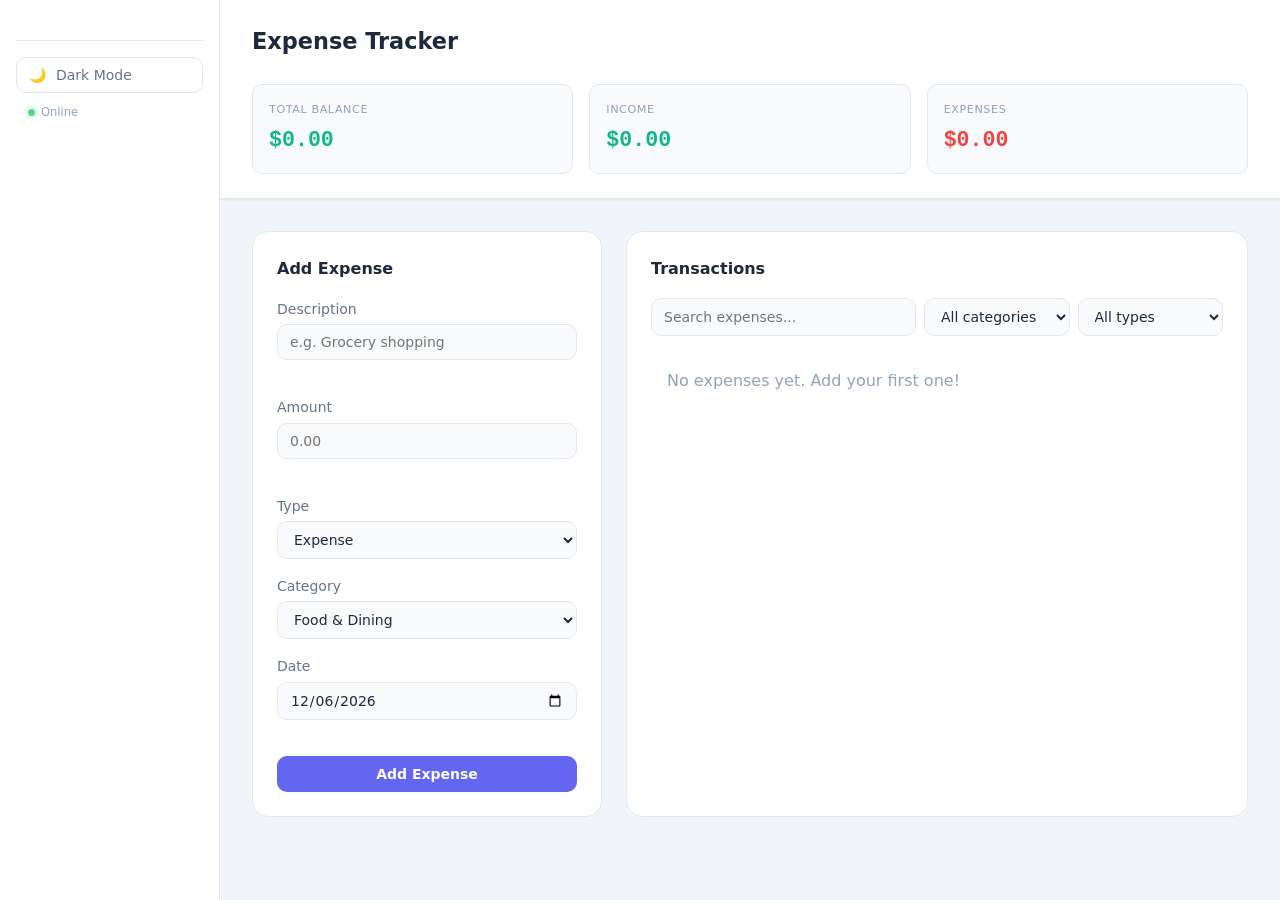
==== commit 6c225394: "Update responvise" ====
--- a/index.html
+++ b/index.html
@@ -27,23 +27,6 @@
       SIDEBAR (visible on desktop)
     ===================================================== -->
     <aside class="sidebar">
-      <div class="sidebar-brand">
-        <div class="sidebar-brand-icon">$</div>
-        <span class="sidebar-brand-name">Expense Tracker</span>
-      </div>
-
-      <nav class="sidebar-nav">
-        <button class="sidebar-nav-item active" data-section="form">
-          <span class="sidebar-nav-icon">➕</span> Add Expense
-        </button>
-        <button class="sidebar-nav-item" data-section="list">
-          <span class="sidebar-nav-icon">📋</span> Transactions
-        </button>
-        <button class="sidebar-nav-item" data-section="chart">
-          <span class="sidebar-nav-icon">📊</span> Chart
-        </button>
-      </nav>
-
       <div class="sidebar-footer">
         <!-- Dark mode toggle -->
         <button class="dark-toggle" id="dark-toggle-sidebar">
@@ -78,15 +61,15 @@
         <div id="summary">
           <div class="summary-card">
             <span class="summary-label">Total Balance</span>
-            <span class="summary-amount" id="balance">$0.00</span>
+            <span class="summary-amount" id="balance">TND 0.00</span>
           </div>
           <div class="summary-card">
             <span class="summary-label">Income</span>
-            <span class="summary-amount income" id="total-income">$0.00</span>
+            <span class="summary-amount income" id="total-income">TND 0.00</span>
           </div>
           <div class="summary-card">
             <span class="summary-label">Expenses</span>
-            <span class="summary-amount expense" id="total-expenses">$0.00</span>
+            <span class="summary-amount expense" id="total-expenses">TND 0.00</span>
           </div>
         </div>
       </header>
@@ -175,12 +158,6 @@
           </div>
         </section>
 
-        <!-- CHART SECTION -->
-        <section aria-label="Spending chart">
-          <h2>Spending by Category</h2>
-          <canvas id="expense-chart" width="400" height="300"></canvas>
-        </section>
-
       </main>
 
     </div><!-- end .main-wrapper -->
--- a/style.css
+++ b/style.css
@@ -101,60 +101,6 @@
   transition: background 0.3s ease, border-color 0.3s ease;
 }
 
-.sidebar-brand {
-  display: flex;
-  align-items: center;
-  gap: 10px;
-  margin-bottom: var(--space-xl);
-  padding: 0 4px;
-}
-
-.sidebar-brand-icon {
-  width: 34px; height: 34px;
-  background: var(--primary);
-  color: white;
-  border-radius: var(--radius-md);
-  display: grid;
-  place-items: center;
-  font-weight: 800;
-  font-size: 1.1rem;
-  flex-shrink: 0;
-}
-
-.sidebar-brand-name {
-  font-weight: 700;
-  font-size: 0.95rem;
-  color: var(--text);
-}
-
-.sidebar-nav {
-  display: flex;
-  flex-direction: column;
-  gap: 4px;
-  flex: 1;
-}
-
-.sidebar-nav-item {
-  display: flex;
-  align-items: center;
-  gap: 10px;
-  padding: 9px 12px;
-  border-radius: var(--radius-md);
-  color: var(--text-secondary);
-  font-size: 0.875rem;
-  font-weight: 500;
-  cursor: pointer;
-  border: none;
-  background: none;
-  width: 100%;
-  text-align: left;
-  transition: all 0.15s ease;
-}
-
-.sidebar-nav-item:hover  { background: var(--surface-2); color: var(--text); }
-.sidebar-nav-item.active { background: var(--primary-light); color: var(--primary); }
-.sidebar-nav-icon        { font-size: 1rem; }
-
 .sidebar-footer {
   border-top: 1px solid var(--border);
   padding-top: var(--space-md);
@@ -565,15 +511,6 @@
 }
 
 /* ============================================================
-   CHART
-   ============================================================ */
-#expense-chart {
-  max-width: 400px;
-  margin: 0 auto;
-  display: block;
-}
-
-/* ============================================================
    SCROLLBAR
    ============================================================ */
 ::-webkit-scrollbar { width: 5px; }
@@ -599,7 +536,7 @@
 /* ============================================================
    RESPONSIVE — Mobile
    ============================================================ */
-@media (max-width: 640px) {
+@media (max-width: 485px) and (max-width: 690px)  {
   .sidebar              { display: none; }
   .main-wrapper         { margin-left: 0; }
   .header-dark-toggle   { display: flex; }
@@ -626,6 +563,8 @@
     z-index: 50;
     transition: background 0.3s ease;
   }
+  .card-date { display: none; }
+  .card-right { flex-direction: column; align-items: flex-end; }
 
   .mobile-bottom-nav .nav-btn {
     flex: 1;
@@ -653,7 +592,3 @@
   .mobile-bottom-nav .nav-btn .nav-icon { font-size: 1.1rem; }
 }
 
-@media (max-width: 480px) {
-  .card-date { display: none; }
-  .card-right { flex-direction: column; align-items: flex-end; }
-}
